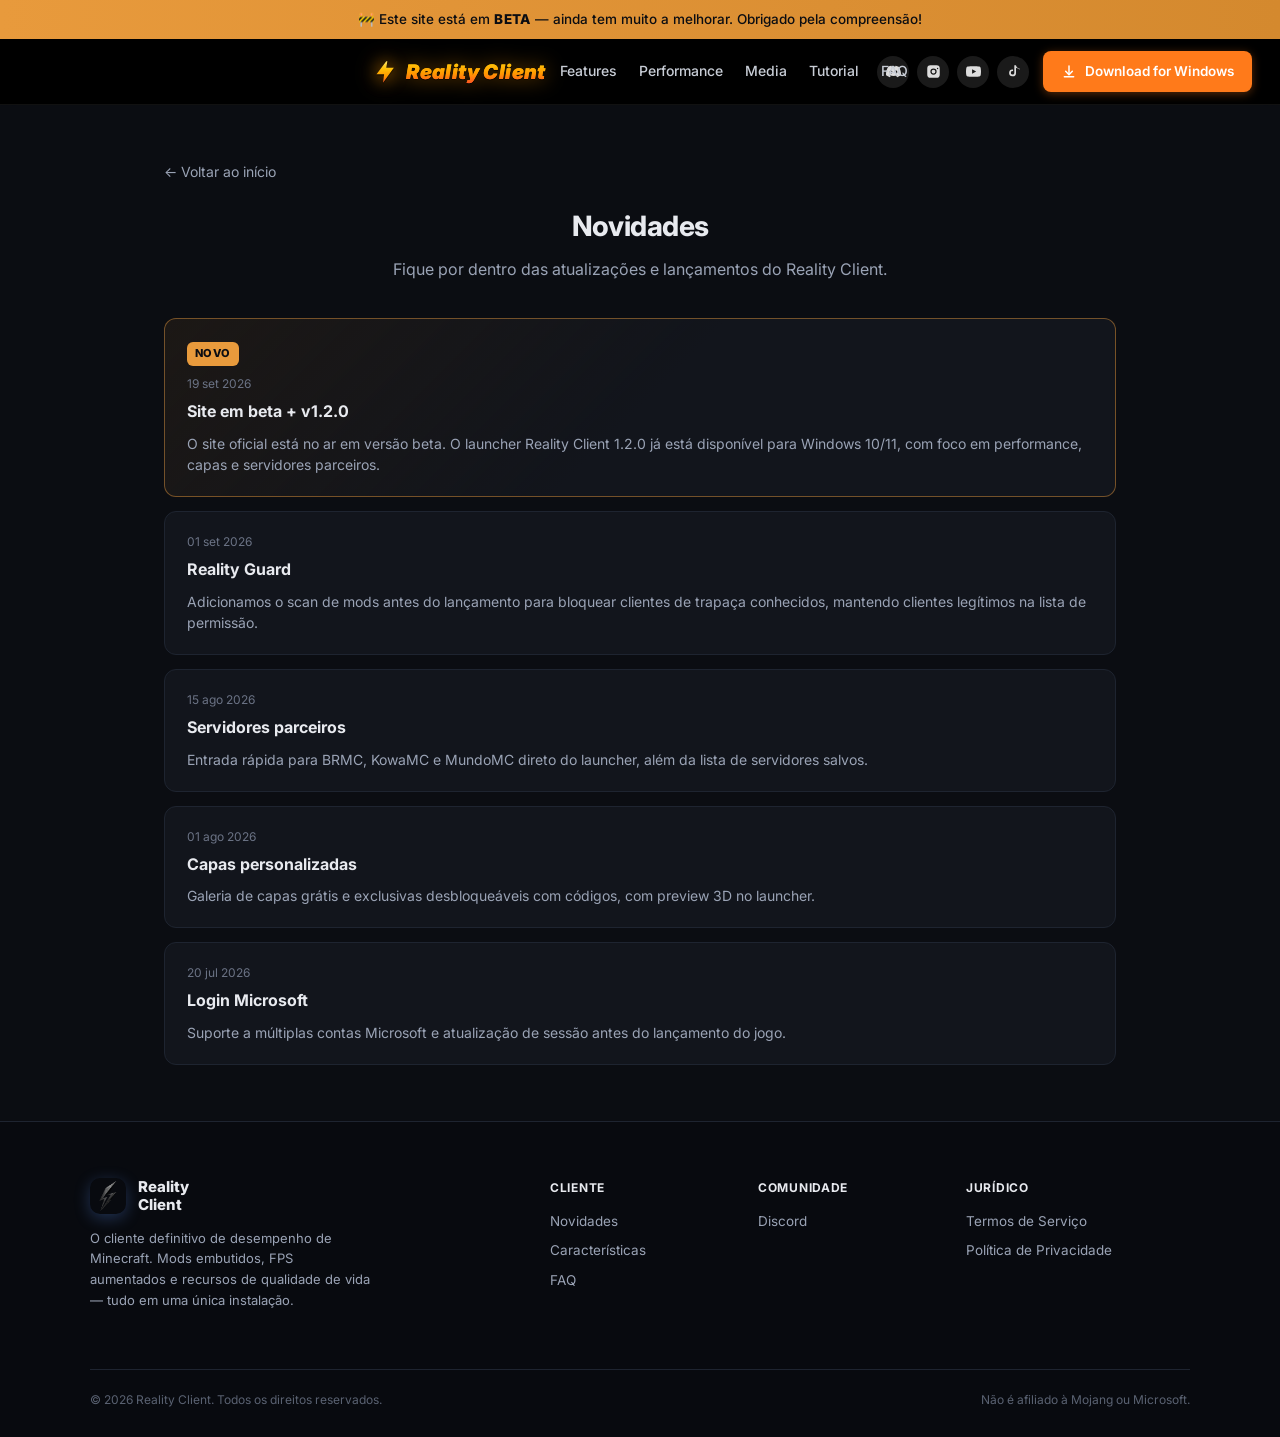
==== novidades.html @ 71a56b9c "Add files via upload" ====
<!DOCTYPE html>
<html lang="pt-BR">
<head>
  <meta charset="UTF-8" />
  <meta name="viewport" content="width=device-width, initial-scale=1" />
  <title>Novidades — Reality Client</title>
  <meta name="description" content="Novidades e atualizações do Reality Client, o launcher gratuito de Minecraft para Fabric." />
  <link rel="icon" href="assets/icon.png" />
  <link rel="preconnect" href="https://fonts.googleapis.com" />
  <link rel="preconnect" href="https://fonts.gstatic.com" crossorigin />
  <link href="https://fonts.googleapis.com/css2?family=Inter:wght@400;500;600;700;800&display=swap" rel="stylesheet" />
  <link rel="stylesheet" href="css/style.css" />
</head>
<body>
  <div class="beta-banner">
    🚧 Este site está em <strong>BETA</strong> — ainda tem muito a melhorar. Obrigado pela compreensão!
  </div>
  <header class="top">
    <div class="top-center">
    <a class="logo" href="index.html">
      <svg viewBox="0 0 24 24" aria-hidden="true">
        <defs>
          <linearGradient id="boltGrad" x1="0" y1="0" x2="0" y2="1">
            <stop offset="0%" stop-color="#ffe566"/>
            <stop offset="35%" stop-color="#ffc107"/>
            <stop offset="70%" stop-color="#ff9800"/>
            <stop offset="100%" stop-color="#ff5722"/>
          </linearGradient>
        </defs>
        <path fill="url(#boltGrad)" d="M13 2L4 14h7l-1 8 10-14h-7l1-6z"/>
      </svg>
      <span>Reality Client</span>
    </a>
    <nav>
      <a href="index.html#features">Features</a>
      <a href="index.html#performance">Performance</a>
      <a href="index.html#features">Media</a>
      <a href="index.html#tutorial">Tutorial</a>
      <a href="index.html#faq">FAQ</a>
    </nav>
    </div>
    <div class="top-right">
      <div class="top-social">
        <a href="https://discord.gg/JJHScuCf8y" target="_blank" rel="noopener" aria-label="Discord" title="Discord">
          <svg viewBox="0 0 24 24" aria-hidden="true"><path fill="currentColor" d="M20.317 4.37a19.791 19.791 0 0 0-4.885-1.515.074.074 0 0 0-.079.037c-.21.375-.444.864-.608 1.25a18.27 18.27 0 0 0-5.487 0 12.64 12.64 0 0 0-.617-1.25.077.077 0 0 0-.079-.037A19.736 19.736 0 0 0 3.677 4.37a.07.07 0 0 0-.032.027C.533 9.046-.32 13.58.099 18.057a.082.082 0 0 0 .031.057 19.9 19.9 0 0 0 5.993 3.03.078.078 0 0 0 .084-.028 14.09 14.09 0 0 0 1.226-1.994.076.076 0 0 0-.041-.106 13.107 13.107 0 0 1-1.872-.892.077.077 0 0 1-.008-.128 10.2 10.2 0 0 0 .372-.292.074.074 0 0 1 .077-.01c3.928 1.793 8.18 1.793 12.062 0a.074.074 0 0 1 .078.01c.12.098.246.198.373.292a.077.077 0 0 1-.006.127 12.299 12.299 0 0 1-1.873.892.077.077 0 0 0-.041.107c.36.698.772 1.362 1.225 1.993a.076.076 0 0 0 .084.028 19.839 19.839 0 0 0 6.002-3.03.077.077 0 0 0 .032-.054c.5-5.177-.838-9.674-3.549-13.66a.061.061 0 0 0-.031-.03zM8.02 15.33c-1.183 0-2.157-1.085-2.157-2.419 0-1.333.956-2.419 2.157-2.419 1.21 0 2.176 1.096 2.157 2.42 0 1.333-.956 2.418-2.157 2.418zm7.975 0c-1.183 0-2.157-1.085-2.157-2.419 0-1.333.955-2.419 2.157-2.419 1.21 0 2.176 1.096 2.157 2.42 0 1.333-.946 2.418-2.157 2.418z"/></svg>
        </a>
        <a href="#" aria-label="Instagram" title="Instagram">
          <svg viewBox="0 0 24 24"><path d="M7 2h10a5 5 0 0 1 5 5v10a5 5 0 0 1-5 5H7a5 5 0 0 1-5-5V7a5 5 0 0 1 5-5zm5 5a5 5 0 1 0 0 10 5 5 0 0 0 0-10zm6.5-.9a1.1 1.1 0 1 0 0 2.2 1.1 1.1 0 0 0 0-2.2zM12 9a3 3 0 1 1 0 6 3 3 0 0 1 0-6z"/></svg>
        </a>
        <a href="#" aria-label="YouTube" title="YouTube">
          <svg viewBox="0 0 24 24"><path d="M23.5 6.2a3 3 0 0 0-2.1-2.1C19.5 3.5 12 3.5 12 3.5s-7.5 0-9.4.6A3 3 0 0 0 .5 6.2 31.5 31.5 0 0 0 0 12a31.5 31.5 0 0 0 .5 5.8 3 3 0 0 0 2.1 2.1c1.9.6 9.4.6 9.4.6s7.5 0 9.4-.6a3 3 0 0 0 2.1-2.1A31.5 31.5 0 0 0 24 12a31.5 31.5 0 0 0-.5-5.8zM9.75 15.5v-7l6.5 3.5-6.5 3.5z"/></svg>
        </a>
        <a href="#" aria-label="TikTok" title="TikTok">
          <svg viewBox="0 0 24 24"><path d="M19.6 7.2a6.3 6.3 0 0 1-3.6-1.1v8.1a5.5 5.5 0 1 1-4.7-5.4v2.7a2.8 2.8 0 1 0 2 2.7V2h2.7c.2 1.5 1.1 3 2.4 3.9 1 .7 2.1 1.1 3.2 1.2v2.1z"/></svg>
        </a>
      </div>
      <a class="btn-download" href="download.html">
        <svg viewBox="0 0 24 24" fill="none" stroke="currentColor" stroke-width="2.2" stroke-linecap="round" stroke-linejoin="round"><path d="M12 3v12"/><path d="m7 11 5 5 5-5"/><path d="M5 19h14"/></svg>
        Download for Windows
      </a>
    </div>
  </header>

  <section class="block news news-page">
    <p class="news-back"><a href="index.html">← Voltar ao início</a></p>
    <h2>Novidades</h2>
    <p class="block-sub">Fique por dentro das atualizações e lançamentos do Reality Client.</p>
    <div class="news-list">
      <article class="news-card news-new">
        <div class="news-badge">Novo</div>
        <time datetime="2026-09-19">19 set 2026</time>
        <h3>Site em beta + v1.2.0</h3>
        <p>O site oficial está no ar em versão beta. O launcher Reality Client 1.2.0 já está disponível para Windows 10/11, com foco em performance, capas e servidores parceiros.</p>
      </article>
      <article class="news-card">
        <time datetime="2026-09-01">01 set 2026</time>
        <h3>Reality Guard</h3>
        <p>Adicionamos o scan de mods antes do lançamento para bloquear clientes de trapaça conhecidos, mantendo clientes legítimos na lista de permissão.</p>
      </article>
      <article class="news-card">
        <time datetime="2026-08-15">15 ago 2026</time>
        <h3>Servidores parceiros</h3>
        <p>Entrada rápida para BRMC, KowaMC e MundoMC direto do launcher, além da lista de servidores salvos.</p>
      </article>
      <article class="news-card">
        <time datetime="2026-08-01">01 ago 2026</time>
        <h3>Capas personalizadas</h3>
        <p>Galeria de capas grátis e exclusivas desbloqueáveis com códigos, com preview 3D no launcher.</p>
      </article>
      <article class="news-card">
        <time datetime="2026-07-20">20 jul 2026</time>
        <h3>Login Microsoft</h3>
        <p>Suporte a múltiplas contas Microsoft e atualização de sessão antes do lançamento do jogo.</p>
      </article>
    </div>
  </section>

  <footer class="site-footer">
    <div class="footer-main">
      <div class="footer-brand">
        <a class="footer-logo" href="index.html">
          <img src="assets/icon.png" width="36" height="36" alt="" />
          <span>Reality<br>Client</span>
        </a>
        <p class="footer-desc">O cliente definitivo de desempenho de Minecraft. Mods embutidos, FPS aumentados e recursos de qualidade de vida — tudo em uma única instalação.</p>
      </div>
      <div class="footer-cols">
        <div class="footer-col">
          <h4>Cliente</h4>
          <a href="novidades.html">Novidades</a>
          <a href="index.html#features">Características</a>
          <a href="index.html#faq">FAQ</a>
        </div>
        <div class="footer-col">
          <h4>Comunidade</h4>
          <a href="https://discord.gg/JJHScuCf8y" target="_blank" rel="noopener">Discord</a>
        </div>
        <div class="footer-col">
          <h4>Jurídico</h4>
          <a href="#">Termos de Serviço</a>
          <a href="#">Política de Privacidade</a>
        </div>
      </div>
    </div>
    <div class="footer-bottom">
      <span>© <span id="y"></span> Reality Client. Todos os direitos reservados.</span>
      <span>Não é afiliado à Mojang ou Microsoft.</span>
    </div>
  </footer>

  <script src="js/main.js"></script>
</body>
</html>
---- css/style.css ----
:root {
  --bg: #0b0d12;
  --panel: #12151c;
  --border: #1e2430;
  --text: #e8eaef;
  --muted: #9aa3b5;
  --accent: #5b8def;
  --accent-dim: rgba(91, 141, 239, 0.15);
  --radius: 12px;
  --font: Inter, system-ui, sans-serif;
}
* { box-sizing: border-box; margin: 0; padding: 0; }
html { scroll-behavior: smooth; }
body {
  font-family: var(--font);
  background: var(--bg);
  color: var(--text);
  line-height: 1.6;
  -webkit-font-smoothing: antialiased;
}
a { color: var(--accent); text-decoration: none; }
a:hover { text-decoration: underline; }
code {
  font-size: 0.9em;
  background: #1a1f2a;
  padding: 2px 6px;
  border-radius: 4px;
}

.beta-banner {
  background: linear-gradient(90deg, #e89a3c, #d4892e);
  color: #0b0d12;
  text-align: center;
  padding: 10px 16px;
  font-size: 13.5px;
  font-weight: 500;
  line-height: 1.4;
}
.beta-banner strong {
  font-weight: 800;
  letter-spacing: 0.03em;
}

.top {
  position: sticky; top: 0; z-index: 20;
  display: flex; align-items: center; justify-content: flex-end;
  gap: 12px;
  padding: 12px 28px;
  background: #000000;
  border-bottom: 1px solid #111;
  backdrop-filter: blur(10px);
}
.top-center {
  position: absolute;
  left: 50%;
  transform: translateX(-50%);
  display: flex;
  align-items: center;
  gap: 14px;
}
.logo {
  display: flex; align-items: center; gap: 8px;
  font-weight: 900;
  font-size: 20px;
  letter-spacing: 0.02em;
  text-decoration: none;
  flex-shrink: 0;
  font-style: italic;
  text-transform: none;
  background: linear-gradient(180deg, #ffe566 0%, #ffc107 25%, #ff9800 55%, #ff5722 85%, #e64a19 100%);
  -webkit-background-clip: text;
  background-clip: text;
  -webkit-text-fill-color: transparent;
  color: transparent;
  filter: drop-shadow(0 1px 0 rgba(0,0,0,0.55)) drop-shadow(0 0 10px rgba(255, 152, 0, 0.45));
}
.logo span {
  background: linear-gradient(180deg, #ffe566 0%, #ffc107 25%, #ff9800 55%, #ff5722 85%, #e64a19 100%);
  -webkit-background-clip: text;
  background-clip: text;
  -webkit-text-fill-color: transparent;
}
.logo svg {
  width: 26px;
  height: 26px;
  flex-shrink: 0;
  filter: drop-shadow(0 1px 0 rgba(0,0,0,0.5)) drop-shadow(0 0 8px rgba(255, 152, 0, 0.55));
}
.logo img { border-radius: 6px; }
.logo:hover {
  text-decoration: none;
  filter: drop-shadow(0 1px 0 rgba(0,0,0,0.55)) drop-shadow(0 0 14px rgba(255, 152, 0, 0.65));
}
.top nav {
  display: flex;
  gap: 22px;
  position: static;
  margin-left: 0;
}
.top nav a {
  color: #c8cdd6;
  font-size: 14px;
  font-weight: 500;
  text-decoration: none;
  transition: color .2s ease;
}
.top nav a:hover {
  color: #fff;
}
.top-right {
  display: flex;
  align-items: center;
  gap: 14px;
  margin-left: auto;
  flex-shrink: 0;
}
.top-social {
  display: flex;
  align-items: center;
  gap: 8px;
}
.top-social a {
  width: 32px;
  height: 32px;
  border-radius: 50%;
  background: #1a1a1a;
  display: inline-flex;
  align-items: center;
  justify-content: center;
  color: #ddd;
  text-decoration: none;
  transition: background .2s, color .2s;
}
.top-social a:hover {
  background: #2a2a2a;
  color: #fff;
  text-decoration: none;
}
.top-social svg { width: 15px; height: 15px; fill: currentColor; }
.btn-download {
  display: inline-flex;
  align-items: center;
  gap: 8px;
  background: #ff7a1a;
  color: #fff !important;
  font-weight: 600;
  font-size: 13.5px;
  padding: 10px 18px;
  border-radius: 8px;
  text-decoration: none !important;
  border: none;
  transition: background .2s, transform .2s, box-shadow .2s;
  box-shadow: 0 2px 10px rgba(255, 122, 26, 0.35);
}
.btn-download:hover {
  background: #ff8c33;
  transform: translateY(-1px);
  box-shadow: 0 4px 16px rgba(255, 122, 26, 0.45);
}
.btn-download svg { width: 16px; height: 16px; }
.top .btn-small { display: none; }

.btn {
  display: inline-flex; align-items: center; justify-content: center;
  padding: 10px 18px; border-radius: 8px;
  font-weight: 600; font-size: 14px; text-decoration: none !important;
  border: 1px solid transparent; cursor: pointer;
  transition: background .2s ease, border-color .2s ease, color .2s ease,
              transform .2s ease, box-shadow .2s ease;
}
.btn:hover {
  transform: translateY(-2px);
}
.btn:active {
  transform: translateY(0);
}
.btn-primary {
  background: var(--accent); color: #fff;
  box-shadow: 0 2px 8px rgba(91, 141, 239, 0.25);
}
.btn-primary:hover {
  background: #4a7ad4; color: #fff;
  box-shadow: 0 6px 20px rgba(91, 141, 239, 0.4);
}
.btn-secondary {
  background: transparent; color: var(--text);
  border-color: var(--border);
}
.btn-secondary:hover {
  border-color: #3a4356; color: #fff;
  background: rgba(255, 255, 255, 0.04);
  box-shadow: 0 4px 16px rgba(0, 0, 0, 0.25);
}
.btn-small {
  background: var(--accent-dim); color: var(--accent);
  border-color: rgba(91,141,239,0.35); padding: 8px 14px; font-size: 13px;
}
.btn-small:hover {
  background: rgba(91, 141, 239, 0.28);
  border-color: rgba(91, 141, 239, 0.6);
  box-shadow: 0 4px 14px rgba(91, 141, 239, 0.3);
}
.btn-lg { padding: 14px 28px; font-size: 16px; }

.hero {
  text-align: center;
  padding: 120px 24px 100px;
  position: relative;
  overflow: hidden;
  background:
    linear-gradient(180deg, rgba(8, 10, 16, 0.72) 0%, rgba(8, 10, 16, 0.55) 40%, rgba(8, 10, 16, 0.85) 100%),
    url('../assets/hero-bg.png') center center / cover no-repeat;
  min-height: 520px;
  display: flex;
  align-items: center;
  justify-content: center;
}
.hero-inner {
  position: relative;
  z-index: 1;
  max-width: 720px;
  margin: 0 auto;
}
.hero-icon {
  display: block;
  margin: 0 auto 28px;
  width: 120px;
  height: 120px;
  border-radius: 24px;
  box-shadow:
    0 0 0 1px rgba(91, 141, 239, 0.2),
    0 16px 48px rgba(91, 141, 239, 0.35),
    0 0 80px rgba(91, 141, 239, 0.15);
  animation: hero-float 3s ease-in-out infinite;
}
.hero h1 {
  font-size: clamp(2.4rem, 6vw, 3.4rem);
  font-weight: 800;
  letter-spacing: -0.03em;
  margin-bottom: 14px;
  text-transform: none;
  text-shadow: 0 2px 24px rgba(0, 0, 0, 0.6);
  animation: hero-float 3s ease-in-out infinite;
  animation-delay: 0.15s;
}
.tagline {
  font-size: 18px;
  color: #c8d0e0;
  margin-bottom: 32px;
  line-height: 1.5;
  max-width: 480px;
  margin-left: auto;
  margin-right: auto;
  text-shadow: 0 1px 12px rgba(0, 0, 0, 0.5);
}
.hero-btns {
  display: flex;
  flex-wrap: wrap;
  gap: 14px;
  justify-content: center;
  margin-bottom: 20px;
}
.btn-store {
  background: #e89a3c;
  color: #fff;
  border-color: transparent;
  padding: 12px 28px;
  font-size: 15px;
  border-radius: 10px;
  box-shadow: 0 4px 16px rgba(232, 154, 60, 0.35);
}
.btn-store:hover {
  background: #d4892e;
  color: #fff;
  box-shadow: 0 6px 22px rgba(232, 154, 60, 0.45);
  transform: translateY(-2px);
}
.btn-discord {
  background: #5865f2;
  color: #fff;
  border-color: transparent;
  padding: 12px 28px;
  font-size: 15px;
  border-radius: 10px;
  box-shadow: 0 4px 16px rgba(88, 101, 242, 0.35);
}
.btn-discord:hover {
  background: #4752c4;
  color: #fff;
  box-shadow: 0 6px 22px rgba(88, 101, 242, 0.45);
  transform: translateY(-2px);
}
.hero-meta {
  font-size: 13px;
  color: #a0a8b8;
  text-shadow: 0 1px 8px rgba(0, 0, 0, 0.5);
}

.news-teaser {
  text-align: center;
  max-width: 640px;
  margin: 0 auto;
}
.news-teaser .btn {
  margin-top: 8px;
}
.news {
  max-width: 800px;
}
.news-page {
  padding-top: 40px;
  min-height: 60vh;
}
.news-back {
  margin-bottom: 20px;
  font-size: 14px;
}
.news-back a {
  color: var(--muted);
  text-decoration: none;
}
.news-back a:hover { color: var(--text); }

/* Botão casa (home) — página de download */
.home-btn-wrap {
  text-align: center;
  margin-top: 28px;
}
.btn-home {
  display: inline-flex;
  align-items: center;
  gap: 8px;
  padding: 12px 22px;
  border-radius: 999px;
  background: rgba(91, 141, 239, 0.15);
  border: 1px solid rgba(91, 141, 239, 0.35);
  color: var(--accent);
  font-weight: 600;
  font-size: 15px;
  text-decoration: none;
  transition: background .2s ease, border-color .2s ease, color .2s ease, transform .15s ease;
}
.btn-home:hover {
  background: rgba(91, 141, 239, 0.28);
  border-color: var(--accent);
  color: #fff;
  transform: translateY(-1px);
}
.btn-home:active {
  transform: translateY(0);
}
.btn-home svg {
  flex-shrink: 0;
}

.nav-active {
  color: var(--text) !important;
}
.news-list {
  display: flex;
  flex-direction: column;
  gap: 14px;
}
.news-card {
  background: var(--panel);
  border: 1px solid var(--border);
  border-radius: var(--radius);
  padding: 20px 22px;
  position: relative;
  transition: border-color .2s ease, box-shadow .2s ease, transform .2s ease;
}
.news-card:hover {
  border-color: #2a3344;
  box-shadow: 0 8px 24px rgba(0, 0, 0, 0.25);
  transform: translateY(-2px);
}
.news-card.news-new {
  border-color: rgba(232, 154, 60, 0.45);
  background: linear-gradient(135deg, rgba(232, 154, 60, 0.08) 0%, var(--panel) 50%);
}
.news-badge {
  display: inline-block;
  background: #e89a3c;
  color: #0b0d12;
  font-size: 11px;
  font-weight: 800;
  text-transform: uppercase;
  letter-spacing: 0.04em;
  padding: 3px 8px;
  border-radius: 6px;
  margin-bottom: 8px;
}
.news-card time {
  display: block;
  font-size: 12px;
  color: #6b7385;
  margin-bottom: 6px;
}
.news-card h3 {
  font-size: 16px;
  font-weight: 700;
  margin-bottom: 8px;
}
.news-card p {
  font-size: 14px;
  color: var(--muted);
  line-height: 1.55;
}

.performance {
  max-width: 1100px;
  margin: 0 auto;
  padding: 64px 24px;
}
.perf-layout {
  display: grid;
  grid-template-columns: 1fr 1fr;
  gap: 48px;
  align-items: center;
}
.perf-chart {
  background: var(--panel);
  border: 1px solid var(--border);
  border-radius: 16px;
  padding: 28px 24px;
}
.perf-chart h3 {
  font-size: 16px;
  font-weight: 700;
  margin-bottom: 2px;
}
.perf-chart-sub {
  font-size: 13px;
  color: var(--muted);
  margin-bottom: 24px;
}
.bar-row { margin-bottom: 18px; }
.bar-label {
  display: flex;
  justify-content: space-between;
  align-items: center;
  margin-bottom: 6px;
  font-size: 13px;
  font-weight: 600;
}
.bar-name.reality { color: #e89a3c; }
.bar-name.sk { color: #5b8def; }
.bar-name.tl { color: #8a93a5; }
.bar-fps { color: var(--muted); font-weight: 500; }
.bar-track {
  height: 14px;
  background: #1a1f2a;
  border-radius: 8px;
  overflow: hidden;
}
.bar-fill {
  height: 100%;
  border-radius: 8px;
  transition: width 1s ease;
}
.bar-fill.reality { background: #e89a3c; }
.bar-fill.sk { background: #5b8def; }
.bar-fill.tl { background: #6b7385; }
.perf-legend {
  display: flex;
  gap: 16px;
  flex-wrap: wrap;
  margin-top: 20px;
  padding-top: 16px;
  border-top: 1px solid var(--border);
  font-size: 12px;
  color: var(--muted);
}
.perf-legend .dot {
  display: inline-block;
  width: 8px;
  height: 8px;
  border-radius: 50%;
  margin-right: 6px;
  vertical-align: middle;
}
.dot.reality { background: #e89a3c; }
.dot.sk { background: #5b8def; }
.dot.tl { background: #6b7385; }
.perf-text h2 {
  font-size: clamp(1.8rem, 4vw, 2.5rem);
  font-weight: 800;
  letter-spacing: -0.03em;
  line-height: 1.15;
  margin-bottom: 18px;
  text-align: left;
}
.accent-orange { color: #e89a3c; }
.perf-text p {
  font-size: 15px;
  color: var(--muted);
  line-height: 1.65;
  margin-bottom: 14px;
}
.perf-note {
  font-size: 12px !important;
  color: #5a6272 !important;
}
@media (max-width: 800px) {
  .perf-layout { grid-template-columns: 1fr; gap: 32px; }
  .perf-text h2 { text-align: center; }
  .perf-text p { text-align: center; }
}

.block {
  max-width: 1000px; margin: 0 auto;
  padding: 56px 24px;
}
.block h2 {
  font-size: 1.75rem; font-weight: 750;
  letter-spacing: -0.02em; margin-bottom: 8px;
  text-align: center;
}
.block-sub {
  text-align: center; color: var(--muted);
  max-width: 520px; margin: 0 auto 36px; font-size: 16px;
}
.block-alt {
  background: var(--panel);
  border-top: 1px solid var(--border);
  border-bottom: 1px solid var(--border);
  max-width: none; padding-left: max(24px, calc(50% - 500px));
  padding-right: max(24px, calc(50% - 500px));
}

.grid {
  display: grid;
  grid-template-columns: repeat(3, 1fr);
  gap: 16px;
}
.grid article {
  background: var(--panel);
  border: 1px solid var(--border);
  border-radius: var(--radius);
  padding: 22px 20px;
  transition: transform .25s ease, border-color .25s ease, box-shadow .25s ease;
}
.grid article:hover {
  transform: translateY(-4px);
  border-color: #2a3344;
  box-shadow: 0 12px 28px rgba(0, 0, 0, 0.35);
}
.grid h3 {
  font-size: 16px; font-weight: 700;
  margin-bottom: 8px;
}
.grid p { font-size: 14px; color: var(--muted); }

.about {
  display: grid; grid-template-columns: 1fr 1fr; gap: 40px;
  max-width: 900px; margin: 0 auto;
}
.about h3 { font-size: 15px; margin-bottom: 10px; }
.about p, .about li { font-size: 14px; color: var(--muted); }
.about ul { padding-left: 18px; }
.about li { margin-bottom: 6px; }

.compat {
  display: grid; grid-template-columns: repeat(4, 1fr); gap: 16px;
}
.compat > div {
  background: var(--panel);
  border: 1px solid var(--border);
  border-radius: var(--radius);
  padding: 18px 16px;
}
.compat h3 { font-size: 13px; color: var(--accent); margin-bottom: 6px; text-transform: uppercase; letter-spacing: 0.04em; }
.compat p { font-size: 14px; color: var(--muted); }

.download { text-align: center; }
.download .btn { margin-bottom: 14px; }
.dl-note { font-size: 13px; color: #6b7385; }
.mod-preview {
  display: block;
  max-width: 900px;
  width: 100%;
  height: auto;
  margin: 0 auto 28px;
  border-radius: 12px;
  border: 1px solid var(--border);
  box-shadow: 0 16px 48px rgba(0, 0, 0, 0.45);
  transition: opacity 0.3s ease;
}

.faq { max-width: 640px; margin: 0 auto; }
.faq details {
  background: var(--panel);
  border: 1px solid var(--border);
  border-radius: 10px;
  padding: 14px 16px;
  margin-bottom: 8px;
  transition: border-color .2s ease, box-shadow .2s ease;
}
.faq details:hover {
  border-color: #2a3344;
  box-shadow: 0 4px 16px rgba(0, 0, 0, 0.2);
}
.faq summary {
  cursor: pointer; font-weight: 600; font-size: 14.5px;
  list-style: none;
  transition: color .2s ease;
}
.faq summary:hover { color: var(--accent); }
.faq summary::-webkit-details-marker { display: none; }
.faq details p { margin-top: 10px; font-size: 14px; color: var(--muted); }

.site-footer {
  border-top: 1px solid var(--border);
  background: #080a0f;
  padding: 56px 32px 28px;
}
.footer-main {
  max-width: 1100px;
  margin: 0 auto 40px;
  display: grid;
  grid-template-columns: 1.4fr 2fr auto;
  gap: 40px;
  align-items: start;
}
.footer-logo {
  display: flex;
  align-items: center;
  gap: 12px;
  color: var(--text);
  text-decoration: none;
  font-weight: 800;
  font-size: 15px;
  line-height: 1.15;
  margin-bottom: 14px;
}
.footer-logo img {
  border-radius: 10px;
  box-shadow: 0 4px 16px rgba(91, 141, 239, 0.3);
}
.footer-logo:hover { text-decoration: none; color: var(--text); }
.footer-desc {
  font-size: 13px;
  color: var(--muted);
  line-height: 1.6;
  max-width: 280px;
  margin-bottom: 18px;
}
.footer-socials {
  display: flex;
  gap: 8px;
}
.footer-socials a {
  display: inline-flex;
  align-items: center;
  justify-content: center;
  width: 40px;
  height: 40px;
  border-radius: 12px;
  background: #12151c;
  border: 1px solid var(--border);
  color: #e8eaef;
  text-decoration: none;
  transition: background .2s, border-color .2s, transform .2s, color .2s;
}
.footer-socials a svg {
  display: block;
}
.footer-socials a:hover {
  background: #1a1f2a;
  border-color: #2a3344;
  color: #fff;
  transform: translateY(-2px);
  text-decoration: none;
}
.footer-cols {
  display: grid;
  grid-template-columns: repeat(3, 1fr);
  gap: 24px;
}
.footer-col h4 {
  font-size: 12px;
  font-weight: 700;
  text-transform: uppercase;
  letter-spacing: 0.06em;
  color: var(--text);
  margin-bottom: 14px;
}
.footer-col a {
  display: block;
  font-size: 13.5px;
  color: var(--muted);
  text-decoration: none;
  margin-bottom: 8px;
  transition: color .15s;
}
.footer-col a:hover { color: var(--text); }
.footer-mascot img {
  width: 110px;
  height: auto;
  image-rendering: pixelated;
  filter: drop-shadow(0 8px 20px rgba(0, 0, 0, 0.4));
}
.footer-bottom {
  max-width: 1100px;
  margin: 0 auto;
  padding-top: 20px;
  border-top: 1px solid var(--border);
  display: flex;
  justify-content: space-between;
  flex-wrap: wrap;
  gap: 12px;
  font-size: 12px;
  color: #5a6272;
}
@media (max-width: 900px) {
  .footer-main {
    grid-template-columns: 1fr;
    gap: 32px;
  }
  .footer-mascot { display: none; }
  .footer-cols { grid-template-columns: repeat(3, 1fr); }
}
@media (max-width: 560px) {
  .footer-cols { grid-template-columns: 1fr 1fr; }
  .footer-bottom { flex-direction: column; text-align: center; }
}

.skin-corner {
  position: fixed;
  bottom: 12px;
  width: 180px;
  height: auto;
  z-index: 15;
  pointer-events: none;
  filter: drop-shadow(0 10px 28px rgba(0, 0, 0, 0.55));
  opacity: 0.95;
  image-rendering: pixelated;
}
.skin-right {
  right: 12px;
  animation: skin-float 3.2s ease-in-out infinite;
}
.skin-left {
  left: 12px;
  animation: skin-float 3.8s ease-in-out infinite reverse;
}

@keyframes hero-float {
  0%, 100% { transform: translateY(0); }
  50% { transform: translateY(-14px); }
}
@keyframes skin-float {
  0%, 100% {
    transform: translateY(0);
  }
  50% {
    transform: translateY(-14px);
  }
}

@media (max-width: 860px) {
  .grid { grid-template-columns: 1fr; }
  .about { grid-template-columns: 1fr; }
  .compat { grid-template-columns: 1fr 1fr; }
  .top nav { display: none; }
  .top-social { display: none; }
  .top { justify-content: space-between; padding: 12px 16px; }
  .btn-download { padding: 8px 12px; font-size: 12px; }
}
@media (max-width: 700px) {
  .skin-corner {
    width: 110px;
    bottom: 8px;
  }
  .skin-right { right: 8px; }
  .skin-left { left: 8px; }
}
@media (max-width: 500px) {
  .compat { grid-template-columns: 1fr; }
}
/* Download page */
.dl-page {
  min-height: 70vh;
  padding: 64px 24px 80px;
  text-align: center;
  background:
    radial-gradient(ellipse 70% 50% at 50% 0%, rgba(91, 141, 239, 0.1) 0%, transparent 60%),
    var(--bg);
}
.dl-page-inner {
  max-width: 1000px;
  margin: 0 auto;
}
.dl-page h1 {
  font-size: clamp(2.2rem, 5vw, 3.2rem);
  font-weight: 800;
  letter-spacing: 0.04em;
  margin-bottom: 10px;
}
.dl-page-sub {
  font-size: 13px;
  letter-spacing: 0.12em;
  color: var(--muted);
  text-transform: uppercase;
  margin-bottom: 40px;
}
.dl-cards {
  display: grid;
  grid-template-columns: repeat(3, 1fr);
  gap: 16px;
  margin-bottom: 28px;
}
.dl-card {
  position: relative;
  border-radius: 20px;
  overflow: hidden;
  min-height: 280px;
  border: 1px solid var(--border);
  background: var(--panel);
  transition: transform .25s ease, box-shadow .25s ease;
}
.dl-card:hover {
  transform: translateY(-6px);
  box-shadow: 0 20px 40px rgba(0, 0, 0, 0.4);
}
.dl-card-bg {
  position: absolute;
  inset: 0;
  opacity: 0.35;
  background-size: cover;
  background-position: center;
}
.dl-windows .dl-card-bg {
  background: linear-gradient(160deg, #1a3a6a 0%, #0d1a2e 100%);
}
.dl-macos .dl-card-bg {
  background: linear-gradient(160deg, #6a3a1a 0%, #2e1a0d 100%);
}
.dl-linux .dl-card-bg {
  background: linear-gradient(160deg, #1a4a3a 0%, #0d2e1a 100%);
}
.dl-card-content {
  position: relative;
  z-index: 1;
  display: flex;
  flex-direction: column;
  align-items: center;
  justify-content: center;
  min-height: 280px;
  padding: 28px 20px;
  gap: 12px;
}
.dl-os-icon {
  color: #fff;
  filter: drop-shadow(0 4px 12px rgba(0, 0, 0, 0.4));
}
.dl-card h2 {
  font-size: 1.35rem;
  font-weight: 800;
  letter-spacing: 0.06em;
  color: #fff;
  margin: 0;
}
.dl-btn {
  display: inline-flex;
  align-items: center;
  justify-content: center;
  padding: 8px 18px;
  border-radius: 999px;
  border: 1.5px solid rgba(255, 255, 255, 0.5);
  color: #fff;
  font-size: 12px;
  font-weight: 700;
  letter-spacing: 0.06em;
  text-decoration: none !important;
  background: rgba(0, 0, 0, 0.25);
  transition: background .2s, border-color .2s, transform .2s;
}
.dl-btn:hover {
  background: rgba(255, 255, 255, 0.15);
  border-color: #fff;
  color: #fff;
  transform: translateY(-1px);
}
.dl-btn-row {
  display: flex;
  gap: 8px;
}
.dl-card-note {
  font-size: 10px;
  letter-spacing: 0.08em;
  color: rgba(255, 255, 255, 0.55);
  text-transform: uppercase;
  margin-top: 4px;
}

/* Cards bloqueados (macOS / Linux) */
.dl-card.dl-locked {
  opacity: 0.72;
  filter: grayscale(0.35);
  pointer-events: none;
  cursor: not-allowed;
}
.dl-card.dl-locked:hover {
  transform: none;
  box-shadow: none;
}
.dl-lock-badge {
  position: absolute;
  top: 14px;
  right: 14px;
  z-index: 2;
  font-size: 11px;
  font-weight: 700;
  letter-spacing: 0.04em;
  padding: 5px 10px;
  border-radius: 999px;
  background: rgba(0, 0, 0, 0.55);
  border: 1px solid rgba(255, 255, 255, 0.2);
  color: #ffb4b4;
}
.dl-btn-disabled {
  display: inline-flex;
  align-items: center;
  justify-content: center;
  padding: 8px 18px;
  border-radius: 999px;
  border: 1.5px solid rgba(255, 255, 255, 0.25);
  color: rgba(255, 255, 255, 0.45);
  font-size: 12px;
  font-weight: 700;
  letter-spacing: 0.06em;
  background: rgba(0, 0, 0, 0.2);
  cursor: not-allowed;
  user-select: none;
}

.dl-page-note {
  font-size: 13px;
  color: #6b7385;
}
@media (max-width: 800px) {
  .dl-cards { grid-template-columns: 1fr; max-width: 360px; margin-left: auto; margin-right: auto; }
}

/* Tutorial */
.tutorial-section { max-width: 1000px; }
.tutorial-layout {
  display: grid;
  grid-template-columns: 1.4fr 1fr;
  gap: 32px;
  align-items: start;
  margin-top: 28px;
}
.video-frame {
  position: relative;
  width: 100%;
  padding-bottom: 56.25%;
  height: 0;
  border-radius: 12px;
  overflow: hidden;
  background: #0a0a0a;
  border: 1px solid var(--border);
  box-shadow: 0 12px 40px rgba(0,0,0,0.35);
}
.video-frame iframe {
  position: absolute;
  top: 0; left: 0;
  width: 100%;
  height: 100%;
  border: 0;
}
.video-hint {
  margin-top: 10px;
  font-size: 12px;
  color: var(--muted);
}
.tutorial-steps {
  background: var(--panel);
  border: 1px solid var(--border);
  border-radius: var(--radius);
  padding: 24px;
}
.tutorial-steps h3 {
  font-size: 18px;
  margin-bottom: 14px;
}
.tutorial-steps ol {
  margin: 0 0 20px 18px;
  color: var(--muted);
  font-size: 14.5px;
  line-height: 1.7;
}
.tutorial-steps li { margin-bottom: 8px; }
.tutorial-steps a { color: var(--accent); }
@media (max-width: 800px) {
  .tutorial-layout { grid-template-columns: 1fr; }
}
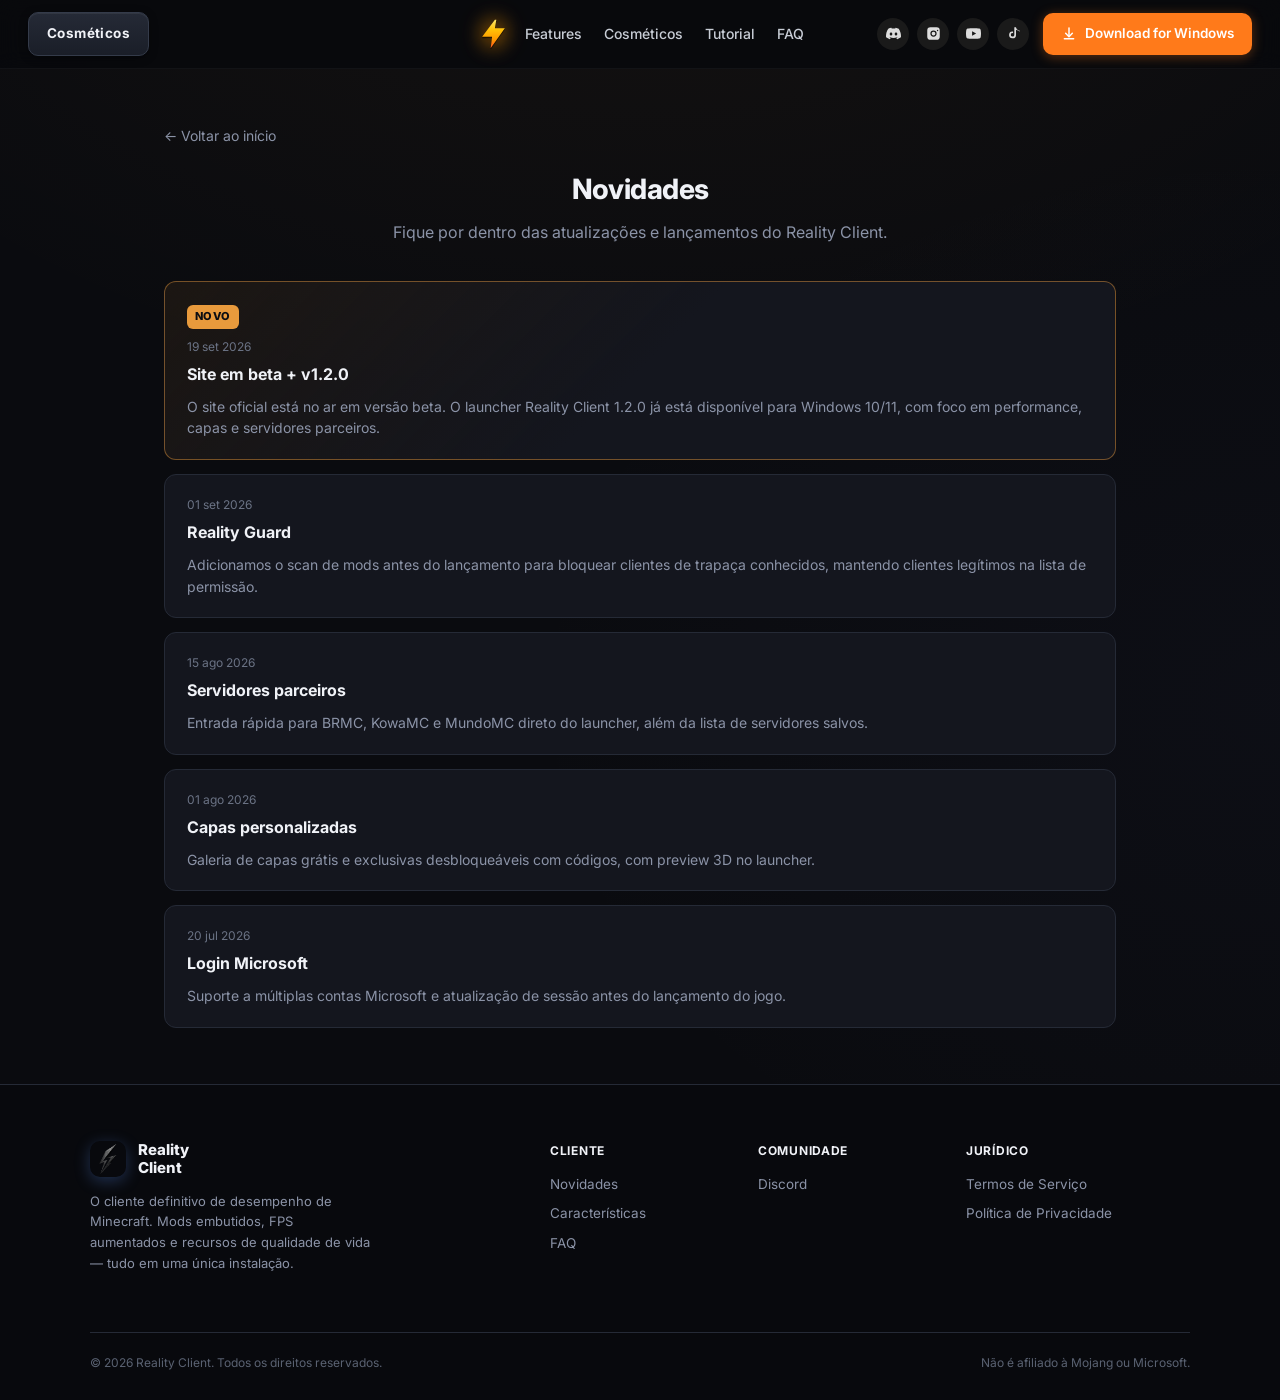
==== commit cc934a00: "Add files via upload" ====
--- a/novidades.html
+++ b/novidades.html
@@ -12,10 +12,8 @@
   <link rel="stylesheet" href="css/style.css" />
 </head>
 <body>
-  <div class="beta-banner">
-    🚧 Este site está em <strong>BETA</strong> — ainda tem muito a melhorar. Obrigado pela compreensão!
-  </div>
   <header class="top">
+    <a class="btn-cosmeticos" href="cosmeticos.html">Cosméticos</a>
     <div class="top-center">
     <a class="logo" href="index.html">
       <svg viewBox="0 0 24 24" aria-hidden="true">
@@ -29,12 +27,11 @@
         </defs>
         <path fill="url(#boltGrad)" d="M13 2L4 14h7l-1 8 10-14h-7l1-6z"/>
       </svg>
-      <span>Reality Client</span>
+      
     </a>
     <nav>
       <a href="index.html#features">Features</a>
-      <a href="index.html#performance">Performance</a>
-      <a href="index.html#features">Media</a>
+      <a href="cosmeticos.html">Cosméticos</a>
       <a href="index.html#tutorial">Tutorial</a>
       <a href="index.html#faq">FAQ</a>
     </nav>
@@ -117,8 +114,8 @@
         </div>
         <div class="footer-col">
           <h4>Jurídico</h4>
-          <a href="#">Termos de Serviço</a>
-          <a href="#">Política de Privacidade</a>
+          <a href="termos.html">Termos de Serviço</a>
+          <a href="termos.html">Política de Privacidade</a>
         </div>
       </div>
     </div>
--- a/css/style.css
+++ b/css/style.css
@@ -1,19 +1,23 @@
 :root {
-  --bg: #0b0d12;
-  --panel: #12151c;
-  --border: #1e2430;
-  --text: #e8eaef;
-  --muted: #9aa3b5;
-  --accent: #5b8def;
-  --accent-dim: rgba(91, 141, 239, 0.15);
+  --bg: #0a0b0f;
+  --panel: #14161e;
+  --border: #252a36;
+  --text: #f0f2f7;
+  --muted: #8b93a7;
+  --accent: #f0a030;
+  --accent-dim: rgba(240, 160, 48, 0.14);
   --radius: 12px;
   --font: Inter, system-ui, sans-serif;
+  --glow: rgba(240, 160, 48, 0.25);
 }
 * { box-sizing: border-box; margin: 0; padding: 0; }
 html { scroll-behavior: smooth; }
 body {
   font-family: var(--font);
   background: var(--bg);
+  background-image:
+    radial-gradient(ellipse 80% 50% at 50% -20%, rgba(240, 160, 48, 0.06), transparent),
+    radial-gradient(ellipse 60% 40% at 100% 50%, rgba(91, 100, 180, 0.04), transparent);
   color: var(--text);
   line-height: 1.6;
   -webkit-font-smoothing: antialiased;
@@ -27,28 +31,43 @@
   border-radius: 4px;
 }
 
-.beta-banner {
-  background: linear-gradient(90deg, #e89a3c, #d4892e);
-  color: #0b0d12;
-  text-align: center;
-  padding: 10px 16px;
-  font-size: 13.5px;
-  font-weight: 500;
-  line-height: 1.4;
-}
-.beta-banner strong {
-  font-weight: 800;
-  letter-spacing: 0.03em;
-}
 
 .top {
   position: sticky; top: 0; z-index: 20;
   display: flex; align-items: center; justify-content: flex-end;
   gap: 12px;
   padding: 12px 28px;
-  background: #000000;
-  border-bottom: 1px solid #111;
+  background: rgba(8, 9, 12, 0.92);
+  border-bottom: 1px solid rgba(255,255,255,0.04);
+  backdrop-filter: blur(16px);
+  -webkit-backdrop-filter: blur(16px);
   backdrop-filter: blur(10px);
+}
+.btn-cosmeticos {
+  display: inline-flex;
+  align-items: center;
+  justify-content: center;
+  margin-right: auto;
+  flex-shrink: 0;
+  background: linear-gradient(180deg, #252a36 0%, #1a1e28 100%);
+  color: #f0f2f7 !important;
+  font-weight: 700;
+  font-size: 13.5px;
+  padding: 10px 18px;
+  border-radius: 10px;
+  text-decoration: none !important;
+  border: 1px solid #343b4a;
+  letter-spacing: 0.03em;
+  transition: background .25s, transform .2s, border-color .25s, color .2s, box-shadow .25s;
+  box-shadow: 0 2px 8px rgba(0,0,0,0.35), inset 0 1px 0 rgba(255,255,255,0.06);
+}
+.btn-cosmeticos:hover {
+  background: linear-gradient(180deg, #2e3545 0%, #222836 100%);
+  color: #fff !important;
+  border-color: rgba(240, 160, 48, 0.45);
+  transform: translateY(-1px);
+  box-shadow: 0 4px 16px rgba(0,0,0,0.4), 0 0 20px rgba(240, 160, 48, 0.15), inset 0 1px 0 rgba(255,255,255,0.08);
+  text-decoration: none !important;
 }
 .top-center {
   position: absolute;
@@ -81,10 +100,10 @@
   -webkit-text-fill-color: transparent;
 }
 .logo svg {
-  width: 26px;
-  height: 26px;
+  width: 34px;
+  height: 34px;
   flex-shrink: 0;
-  filter: drop-shadow(0 1px 0 rgba(0,0,0,0.5)) drop-shadow(0 0 8px rgba(255, 152, 0, 0.55));
+  filter: drop-shadow(0 1px 0 rgba(0,0,0,0.5)) drop-shadow(0 0 10px rgba(255, 152, 0, 0.6));
 }
 .logo img { border-radius: 6px; }
 .logo:hover {
@@ -106,6 +125,7 @@
 }
 .top nav a:hover {
   color: #fff;
+  text-shadow: 0 0 20px rgba(240, 160, 48, 0.35);
 }
 .top-right {
   display: flex;
@@ -132,7 +152,7 @@
   transition: background .2s, color .2s;
 }
 .top-social a:hover {
-  background: #2a2a2a;
+  background: #1e222c;
   color: #fff;
   text-decoration: none;
 }
@@ -146,27 +166,28 @@
   font-weight: 600;
   font-size: 13.5px;
   padding: 10px 18px;
-  border-radius: 8px;
+  border-radius: 10px;
   text-decoration: none !important;
   border: none;
   transition: background .2s, transform .2s, box-shadow .2s;
-  box-shadow: 0 2px 10px rgba(255, 122, 26, 0.35);
+  box-shadow: 0 2px 12px rgba(255, 122, 26, 0.35);
 }
 .btn-download:hover {
   background: #ff8c33;
+  color: #fff !important;
   transform: translateY(-1px);
-  box-shadow: 0 4px 16px rgba(255, 122, 26, 0.45);
+  box-shadow: 0 4px 18px rgba(255, 122, 26, 0.5);
 }
 .btn-download svg { width: 16px; height: 16px; }
 .top .btn-small { display: none; }
 
 .btn {
   display: inline-flex; align-items: center; justify-content: center;
-  padding: 10px 18px; border-radius: 8px;
+  padding: 10px 18px; border-radius: 10px;
   font-weight: 600; font-size: 14px; text-decoration: none !important;
   border: 1px solid transparent; cursor: pointer;
-  transition: background .2s ease, border-color .2s ease, color .2s ease,
-              transform .2s ease, box-shadow .2s ease;
+  transition: background .25s ease, border-color .25s ease, color .2s ease,
+              transform .2s ease, box-shadow .25s ease;
 }
 .btn:hover {
   transform: translateY(-2px);
@@ -175,124 +196,203 @@
   transform: translateY(0);
 }
 .btn-primary {
-  background: var(--accent); color: #fff;
-  box-shadow: 0 2px 8px rgba(91, 141, 239, 0.25);
+  background: linear-gradient(180deg, #252a36 0%, #1a1e28 100%);
+  color: #f0f2f7;
+  border: 1px solid #343b4a;
+  box-shadow: 0 2px 10px rgba(0,0,0,0.35), inset 0 1px 0 rgba(255,255,255,0.06);
 }
 .btn-primary:hover {
-  background: #4a7ad4; color: #fff;
-  box-shadow: 0 6px 20px rgba(91, 141, 239, 0.4);
+  background: linear-gradient(180deg, #2e3545 0%, #222836 100%);
+  color: #fff;
+  border-color: rgba(240, 160, 48, 0.5);
+  box-shadow: 0 6px 22px rgba(0,0,0,0.4), 0 0 24px rgba(240, 160, 48, 0.18), inset 0 1px 0 rgba(255,255,255,0.08);
 }
 .btn-secondary {
-  background: transparent; color: var(--text);
-  border-color: var(--border);
+  background: linear-gradient(180deg, #252a36 0%, #1a1e28 100%);
+  color: #f0f2f7;
+  border-color: #343b4a;
+  box-shadow: 0 2px 10px rgba(0,0,0,0.35), inset 0 1px 0 rgba(255,255,255,0.06);
 }
 .btn-secondary:hover {
-  border-color: #3a4356; color: #fff;
-  background: rgba(255, 255, 255, 0.04);
-  box-shadow: 0 4px 16px rgba(0, 0, 0, 0.25);
+  background: linear-gradient(180deg, #2e3545 0%, #222836 100%);
+  color: #fff;
+  border-color: rgba(240, 160, 48, 0.5);
+  box-shadow: 0 6px 22px rgba(0,0,0,0.4), 0 0 24px rgba(240, 160, 48, 0.18), inset 0 1px 0 rgba(255,255,255,0.08);
 }
 .btn-small {
-  background: var(--accent-dim); color: var(--accent);
-  border-color: rgba(91,141,239,0.35); padding: 8px 14px; font-size: 13px;
+  background: linear-gradient(180deg, #252a36 0%, #1a1e28 100%);
+  color: #f0f2f7;
+  border-color: #343b4a;
+  padding: 8px 14px;
+  font-size: 13px;
+  box-shadow: 0 2px 8px rgba(0,0,0,0.3), inset 0 1px 0 rgba(255,255,255,0.05);
 }
 .btn-small:hover {
-  background: rgba(91, 141, 239, 0.28);
-  border-color: rgba(91, 141, 239, 0.6);
-  box-shadow: 0 4px 14px rgba(91, 141, 239, 0.3);
+  background: linear-gradient(180deg, #2e3545 0%, #222836 100%);
+  color: #fff;
+  border-color: rgba(240, 160, 48, 0.45);
+  box-shadow: 0 4px 14px rgba(0,0,0,0.35), 0 0 16px rgba(240, 160, 48, 0.15);
 }
 .btn-lg { padding: 14px 28px; font-size: 16px; }
 
 .hero {
   text-align: center;
-  padding: 120px 24px 100px;
+  padding: 140px 24px 160px;
   position: relative;
   overflow: hidden;
   background:
-    linear-gradient(180deg, rgba(8, 10, 16, 0.72) 0%, rgba(8, 10, 16, 0.55) 40%, rgba(8, 10, 16, 0.85) 100%),
-    url('../assets/hero-bg.png') center center / cover no-repeat;
-  min-height: 520px;
+    linear-gradient(180deg, rgba(6, 8, 14, 0.55) 0%, rgba(6, 8, 14, 0.35) 35%, rgba(6, 8, 14, 0.75) 70%, #0a0b0f 100%),
+    url('../assets/hero-bg.png') center 30% / cover no-repeat;
+  min-height: 85vh;
   display: flex;
   align-items: center;
   justify-content: center;
+}
+.hero::after {
+  content: "";
+  position: absolute;
+  left: 0; right: 0; bottom: 0;
+  height: 180px;
+  background: linear-gradient(180deg, transparent, #0a0b0f);
+  pointer-events: none;
 }
 .hero-inner {
   position: relative;
   z-index: 1;
-  max-width: 720px;
+  max-width: 780px;
   margin: 0 auto;
 }
 .hero-icon {
   display: block;
   margin: 0 auto 28px;
-  width: 120px;
-  height: 120px;
-  border-radius: 24px;
+  width: 100px;
+  height: 100px;
+  border-radius: 22px;
   box-shadow:
-    0 0 0 1px rgba(91, 141, 239, 0.2),
-    0 16px 48px rgba(91, 141, 239, 0.35),
-    0 0 80px rgba(91, 141, 239, 0.15);
+    0 0 0 1px rgba(255, 122, 26, 0.25),
+    0 12px 40px rgba(0, 0, 0, 0.45),
+    0 0 60px rgba(255, 122, 26, 0.2);
   animation: hero-float 3s ease-in-out infinite;
 }
-.hero h1 {
-  font-size: clamp(2.4rem, 6vw, 3.4rem);
+.hero h1,
+.hero-title {
+  font-size: clamp(2.8rem, 7vw, 4.2rem);
   font-weight: 800;
-  letter-spacing: -0.03em;
-  margin-bottom: 14px;
+  letter-spacing: -0.04em;
+  margin-bottom: 18px;
   text-transform: none;
-  text-shadow: 0 2px 24px rgba(0, 0, 0, 0.6);
+  line-height: 1.08;
+  color: #fff;
+  text-shadow: 0 4px 40px rgba(0, 0, 0, 0.5);
   animation: hero-float 3s ease-in-out infinite;
   animation-delay: 0.15s;
 }
+.hero-title .accent-word {
+  color: #ff7a1a;
+}
 .tagline {
-  font-size: 18px;
-  color: #c8d0e0;
-  margin-bottom: 32px;
-  line-height: 1.5;
-  max-width: 480px;
+  font-size: 17px;
+  color: rgba(200, 208, 220, 0.85);
+  margin-bottom: 36px;
+  line-height: 1.6;
+  max-width: 520px;
   margin-left: auto;
   margin-right: auto;
-  text-shadow: 0 1px 12px rgba(0, 0, 0, 0.5);
+  text-shadow: 0 2px 16px rgba(0, 0, 0, 0.45);
 }
 .hero-btns {
   display: flex;
   flex-wrap: wrap;
   gap: 14px;
   justify-content: center;
-  margin-bottom: 20px;
-}
+  margin-bottom: 22px;
+}
+.btn-hero-primary {
+  display: inline-flex;
+  align-items: center;
+  gap: 10px;
+  background: #ff7a1a;
+  color: #fff !important;
+  font-weight: 700;
+  font-size: 15px;
+  padding: 14px 28px;
+  border-radius: 12px;
+  border: none;
+  text-decoration: none !important;
+  box-shadow: 0 4px 24px rgba(255, 122, 26, 0.4);
+  transition: background .2s, transform .2s, box-shadow .2s;
+}
+.btn-hero-primary:hover {
+  background: #ff8c33;
+  transform: translateY(-2px);
+  box-shadow: 0 8px 32px rgba(255, 122, 26, 0.5);
+  color: #fff !important;
+}
+.btn-hero-outline {
+  display: inline-flex;
+  align-items: center;
+  gap: 10px;
+  background: transparent;
+  color: #fff !important;
+  font-weight: 600;
+  font-size: 15px;
+  padding: 14px 26px;
+  border-radius: 12px;
+  border: 1.5px solid rgba(255, 255, 255, 0.28);
+  text-decoration: none !important;
+  transition: background .2s, border-color .2s, transform .2s;
+}
+.btn-hero-outline:hover {
+  background: rgba(255, 255, 255, 0.08);
+  border-color: rgba(255, 255, 255, 0.5);
+  transform: translateY(-2px);
+  color: #fff !important;
+}
+.hero-meta a {
+  color: rgba(200, 208, 220, 0.9);
+  text-decoration: underline;
+  text-underline-offset: 3px;
+}
+.hero-meta a:hover { color: #fff; }
 .btn-store {
-  background: #e89a3c;
-  color: #fff;
-  border-color: transparent;
+  background: linear-gradient(180deg, #252a36 0%, #1a1e28 100%);
+  color: #f0f2f7;
+  border-color: #343b4a;
   padding: 12px 28px;
   font-size: 15px;
-  border-radius: 10px;
-  box-shadow: 0 4px 16px rgba(232, 154, 60, 0.35);
+  font-weight: 600;
+  border-radius: 12px;
+  box-shadow: 0 2px 10px rgba(0,0,0,0.35), inset 0 1px 0 rgba(255,255,255,0.06);
+  transition: background .25s, transform .2s, border-color .25s, box-shadow .25s, color .2s;
 }
 .btn-store:hover {
-  background: #d4892e;
+  background: linear-gradient(180deg, #2e3545 0%, #222836 100%);
   color: #fff;
-  box-shadow: 0 6px 22px rgba(232, 154, 60, 0.45);
+  border-color: rgba(240, 160, 48, 0.5);
+  box-shadow: 0 6px 22px rgba(0,0,0,0.4), 0 0 24px rgba(240, 160, 48, 0.18), inset 0 1px 0 rgba(255,255,255,0.08);
   transform: translateY(-2px);
 }
 .btn-discord {
-  background: #5865f2;
-  color: #fff;
-  border-color: transparent;
+  background: linear-gradient(180deg, #252a36 0%, #1a1e28 100%);
+  color: #f0f2f7;
+  border-color: #343b4a;
   padding: 12px 28px;
   font-size: 15px;
-  border-radius: 10px;
-  box-shadow: 0 4px 16px rgba(88, 101, 242, 0.35);
+  font-weight: 600;
+  border-radius: 12px;
+  box-shadow: 0 2px 10px rgba(0,0,0,0.35), inset 0 1px 0 rgba(255,255,255,0.06);
+  transition: background .25s, transform .2s, border-color .25s, box-shadow .25s, color .2s;
 }
 .btn-discord:hover {
-  background: #4752c4;
+  background: linear-gradient(180deg, #2e3545 0%, #222836 100%);
   color: #fff;
-  box-shadow: 0 6px 22px rgba(88, 101, 242, 0.45);
+  border-color: rgba(240, 160, 48, 0.5);
+  box-shadow: 0 6px 22px rgba(0,0,0,0.4), 0 0 24px rgba(240, 160, 48, 0.18), inset 0 1px 0 rgba(255,255,255,0.08);
   transform: translateY(-2px);
 }
 .hero-meta {
   font-size: 13px;
-  color: #a0a8b8;
+  color: rgba(160, 168, 184, 0.75);
   text-shadow: 0 1px 8px rgba(0, 0, 0, 0.5);
 }
 
@@ -332,19 +432,21 @@
   gap: 8px;
   padding: 12px 22px;
   border-radius: 999px;
-  background: rgba(91, 141, 239, 0.15);
-  border: 1px solid rgba(91, 141, 239, 0.35);
-  color: var(--accent);
+  background: linear-gradient(180deg, #252a36 0%, #1a1e28 100%);
+  border: 1px solid #343b4a;
+  color: #f0f2f7;
   font-weight: 600;
   font-size: 15px;
   text-decoration: none;
-  transition: background .2s ease, border-color .2s ease, color .2s ease, transform .15s ease;
+  box-shadow: 0 2px 10px rgba(0,0,0,0.35), inset 0 1px 0 rgba(255,255,255,0.06);
+  transition: background .25s, border-color .25s, color .2s, transform .15s, box-shadow .25s;
 }
 .btn-home:hover {
-  background: rgba(91, 141, 239, 0.28);
-  border-color: var(--accent);
+  background: linear-gradient(180deg, #2e3545 0%, #222836 100%);
+  border-color: rgba(240, 160, 48, 0.5);
   color: #fff;
   transform: translateY(-1px);
+  box-shadow: 0 6px 22px rgba(0,0,0,0.4), 0 0 20px rgba(240, 160, 48, 0.15);
 }
 .btn-home:active {
   transform: translateY(0);
@@ -611,7 +713,7 @@
 
 .site-footer {
   border-top: 1px solid var(--border);
-  background: #080a0f;
+  background: #08090d;
   padding: 56px 32px 28px;
 }
 .footer-main {
@@ -747,7 +849,7 @@
 
 @keyframes hero-float {
   0%, 100% { transform: translateY(0); }
-  50% { transform: translateY(-14px); }
+  50% { transform: translateY(-12px); }
 }
 @keyframes skin-float {
   0%, 100% {
@@ -997,3 +1099,532 @@
   .tutorial-layout { grid-template-columns: 1fr; }
 }
 
+
+/* Terms */
+.terms-page { max-width: 760px; }
+.terms-page h1 {
+  font-size: clamp(1.6rem, 4vw, 2.2rem);
+  font-weight: 800;
+  margin: 8px 0 10px;
+}
+.terms-meta { color: var(--muted); font-size: 13.5px; margin-bottom: 12px; }
+.terms-intro { color: var(--text); margin-bottom: 28px; font-size: 15px; }
+.terms-content h2 {
+  font-size: 1.05rem;
+  margin: 22px 0 8px;
+  color: var(--text);
+}
+.terms-content p {
+  color: var(--muted);
+  font-size: 14.5px;
+  line-height: 1.65;
+  margin-bottom: 6px;
+}
+.terms-cta { text-align: center; }
+.terms-cta .btn { margin-top: 8px; }
+
+/* ===== Cosméticos / Loja ===== */
+.nav-active { color: #fff !important; font-weight: 600; }
+
+.shop {
+  max-width: 1280px;
+  margin: 0 auto;
+  padding: 24px 20px 60px;
+}
+.shop-layout {
+  display: grid;
+  grid-template-columns: 180px 1fr;
+  gap: 24px;
+  align-items: start;
+}
+.shop-brand h1 {
+  font-size: 22px;
+  font-weight: 800;
+  letter-spacing: -0.02em;
+  margin-bottom: 4px;
+}
+.shop-brand h1 span {
+  background: linear-gradient(90deg, #5b8def, #9b7bff);
+  -webkit-background-clip: text;
+  background-clip: text;
+  -webkit-text-fill-color: transparent;
+}
+.shop-brand p {
+  font-size: 12px;
+  color: var(--muted);
+  margin-bottom: 20px;
+  line-height: 1.4;
+}
+.shop-cats {
+  display: flex;
+  flex-direction: column;
+  gap: 8px;
+}
+.shop-cat {
+  display: flex;
+  flex-direction: column;
+  align-items: center;
+  gap: 6px;
+  padding: 12px 8px;
+  border-radius: 14px;
+  background: var(--panel);
+  border: 1px solid var(--border);
+  color: var(--muted);
+  font-size: 11px;
+  font-weight: 700;
+  letter-spacing: 0.04em;
+  text-decoration: none !important;
+  transition: border-color .2s, background .2s, color .2s;
+}
+.shop-cat:hover, .shop-cat.active {
+  border-color: #3a4356;
+  background: #161a24;
+  color: #fff;
+}
+.cat-icon {
+  width: 56px;
+  height: 56px;
+  border-radius: 12px;
+  display: flex;
+  align-items: center;
+  justify-content: center;
+  font-size: 26px;
+}
+
+.shop-topbar {
+  display: flex;
+  align-items: center;
+  gap: 12px;
+  margin-bottom: 18px;
+}
+.shop-search {
+  flex: 1;
+  display: flex;
+  align-items: center;
+  gap: 10px;
+  background: var(--panel);
+  border: 1px solid var(--border);
+  border-radius: 10px;
+  padding: 10px 14px;
+  color: var(--muted);
+}
+.shop-search input {
+  flex: 1;
+  background: transparent;
+  border: none;
+  outline: none;
+  color: var(--text);
+  font-size: 14px;
+  font-family: inherit;
+}
+.shop-search input::placeholder { color: var(--muted); }
+.shop-top-actions { display: flex; gap: 8px; }
+.shop-icon-btn {
+  width: 42px; height: 42px;
+  border-radius: 10px;
+  background: var(--panel);
+  border: 1px solid var(--border);
+  font-size: 18px;
+  cursor: pointer;
+  display: flex; align-items: center; justify-content: center;
+  transition: background .2s, border-color .2s;
+}
+.shop-icon-btn:hover { background: #1a1f2a; border-color: #3a4356; }
+
+.shop-pro-banner {
+  background: linear-gradient(135deg, #1a1408 0%, #2a1f0a 50%, #1a1408 100%);
+  border: 1px solid rgba(255, 180, 50, 0.25);
+  border-radius: 16px;
+  padding: 28px 32px;
+  margin-bottom: 20px;
+  position: relative;
+  overflow: hidden;
+}
+.shop-pro-banner::before {
+  content: "";
+  position: absolute;
+  inset: 0;
+  background: radial-gradient(ellipse at 80% 50%, rgba(255,180,50,0.12), transparent 60%);
+  pointer-events: none;
+}
+.pro-badge {
+  font-size: 11px;
+  font-weight: 700;
+  letter-spacing: 0.08em;
+  color: #ffb432;
+  margin-bottom: 8px;
+}
+.shop-pro-banner h2 {
+  font-size: 22px;
+  font-weight: 800;
+  margin-bottom: 6px;
+  letter-spacing: -0.02em;
+}
+.shop-pro-banner p {
+  color: var(--muted);
+  font-size: 14px;
+  margin-bottom: 16px;
+  max-width: 420px;
+}
+.btn-pro {
+  display: inline-flex;
+  align-items: center;
+  gap: 6px;
+  background: linear-gradient(180deg, #252a36 0%, #1a1e28 100%);
+  color: #f0f2f7 !important;
+  font-weight: 700;
+  font-size: 13px;
+  padding: 10px 20px;
+  border-radius: 10px;
+  border: 1px solid #343b4a;
+  text-decoration: none !important;
+  box-shadow: 0 2px 10px rgba(0,0,0,0.35), inset 0 1px 0 rgba(255,255,255,0.06);
+  transition: background .25s, transform .2s, border-color .25s, box-shadow .25s;
+}
+.btn-pro:hover {
+  background: linear-gradient(180deg, #2e3545 0%, #222836 100%);
+  border-color: rgba(240, 160, 48, 0.5);
+  transform: translateY(-1px);
+  box-shadow: 0 6px 22px rgba(0,0,0,0.4), 0 0 20px rgba(240, 160, 48, 0.15);
+}
+
+.shop-partners {
+  background: var(--panel);
+  border: 1px solid var(--border);
+  border-radius: 14px;
+  padding: 18px 20px;
+  margin-bottom: 24px;
+}
+.partners-header span {
+  font-size: 13px;
+  font-weight: 700;
+  letter-spacing: 0.04em;
+}
+.partners-header p {
+  font-size: 12px;
+  color: var(--muted);
+  margin: 4px 0 12px;
+}
+.partners-avatars {
+  display: flex;
+  gap: 6px;
+  margin-bottom: 12px;
+}
+.partners-avatars .av {
+  width: 36px; height: 36px;
+  border-radius: 50%;
+  border: 2px solid var(--bg);
+}
+.btn-partners {
+  display: block;
+  text-align: center;
+  padding: 10px;
+  border-radius: 10px;
+  background: linear-gradient(180deg, #252a36 0%, #1a1e28 100%);
+  border: 1px solid #343b4a;
+  color: #f0f2f7 !important;
+  font-size: 13px;
+  font-weight: 600;
+  text-decoration: none !important;
+  box-shadow: 0 2px 8px rgba(0,0,0,0.3), inset 0 1px 0 rgba(255,255,255,0.05);
+  transition: background .25s, border-color .25s, box-shadow .25s;
+}
+.btn-partners:hover {
+  background: linear-gradient(180deg, #2e3545 0%, #222836 100%);
+  border-color: rgba(240, 160, 48, 0.45);
+  box-shadow: 0 4px 16px rgba(0,0,0,0.35), 0 0 16px rgba(240, 160, 48, 0.12);
+}
+
+.shop-section { margin-bottom: 32px; }
+.section-head {
+  display: flex;
+  align-items: center;
+  justify-content: space-between;
+  margin-bottom: 14px;
+}
+.section-head h3 {
+  font-size: 15px;
+  font-weight: 700;
+  letter-spacing: 0.03em;
+  display: flex;
+  align-items: center;
+  gap: 8px;
+}
+.badge-top, .badge-hoje {
+  font-size: 10px;
+  font-weight: 700;
+  padding: 3px 8px;
+  border-radius: 6px;
+  letter-spacing: 0.04em;
+}
+.badge-top { background: #ff7a1a; color: #fff; }
+.badge-hoje { background: rgba(255, 122, 26, 0.2); color: #ff9a4a; }
+.see-all {
+  font-size: 13px;
+  color: var(--muted);
+  text-decoration: none !important;
+}
+.see-all:hover { color: #fff; }
+
+.featured-row {
+  display: grid;
+  grid-template-columns: 1fr 260px;
+  gap: 14px;
+}
+.featured-card {
+  display: grid;
+  grid-template-columns: 200px 1fr;
+  background: var(--panel);
+  border: 1px solid rgba(255, 180, 50, 0.3);
+  border-radius: 16px;
+  overflow: hidden;
+  box-shadow: 0 0 0 1px rgba(255,180,50,0.08), 0 8px 32px rgba(0,0,0,0.3);
+}
+.featured-img {
+  position: relative;
+  min-height: 180px;
+  display: flex;
+  align-items: flex-end;
+  padding: 12px;
+}
+.featured-img .rank {
+  font-size: 32px;
+  font-weight: 900;
+  color: #fff;
+  text-shadow: 0 2px 8px rgba(0,0,0,0.6);
+}
+.featured-info {
+  padding: 20px 22px;
+  display: flex;
+  flex-direction: column;
+  justify-content: center;
+}
+.tag-hot {
+  font-size: 11px;
+  font-weight: 700;
+  color: #ffb432;
+  letter-spacing: 0.06em;
+  margin-bottom: 6px;
+}
+.featured-info h4 {
+  font-size: 20px;
+  font-weight: 800;
+  margin-bottom: 6px;
+}
+.featured-info p {
+  font-size: 13px;
+  color: var(--muted);
+  margin-bottom: 14px;
+}
+.featured-buy {
+  display: flex;
+  align-items: center;
+  gap: 14px;
+}
+.featured-buy .price {
+  font-size: 18px;
+  font-weight: 700;
+}
+.btn-buy {
+  background: linear-gradient(180deg, #252a36 0%, #1a1e28 100%);
+  color: #f0f2f7;
+  border: 1px solid #343b4a;
+  font-weight: 700;
+  font-size: 13px;
+  padding: 10px 22px;
+  border-radius: 10px;
+  cursor: pointer;
+  box-shadow: 0 2px 8px rgba(0,0,0,0.3), inset 0 1px 0 rgba(255,255,255,0.05);
+  transition: background .25s, transform .2s, border-color .25s, box-shadow .25s;
+}
+.btn-buy:hover {
+  background: linear-gradient(180deg, #2e3545 0%, #222836 100%);
+  border-color: rgba(240, 160, 48, 0.5);
+  transform: translateY(-1px);
+  box-shadow: 0 4px 16px rgba(0,0,0,0.35), 0 0 16px rgba(240, 160, 48, 0.15);
+}
+
+.side-products {
+  display: flex;
+  flex-direction: column;
+  gap: 10px;
+}
+.mini-card {
+  display: flex;
+  align-items: center;
+  gap: 12px;
+  background: var(--panel);
+  border: 1px solid var(--border);
+  border-radius: 12px;
+  padding: 12px;
+}
+.mini-img {
+  width: 52px; height: 52px;
+  border-radius: 10px;
+  display: flex; align-items: center; justify-content: center;
+  font-size: 24px;
+  flex-shrink: 0;
+}
+.mini-info { flex: 1; min-width: 0; }
+.mini-info h5 { font-size: 14px; font-weight: 600; margin-bottom: 2px; }
+.mini-info .price { font-size: 13px; color: var(--muted); }
+.btn-add {
+  background: linear-gradient(180deg, #252a36 0%, #1a1e28 100%);
+  border: 1px solid #343b4a;
+  color: #f0f2f7;
+  font-size: 12px;
+  font-weight: 600;
+  padding: 6px 12px;
+  border-radius: 8px;
+  cursor: pointer;
+  box-shadow: 0 2px 6px rgba(0,0,0,0.25), inset 0 1px 0 rgba(255,255,255,0.04);
+  transition: background .25s, border-color .25s, box-shadow .25s;
+}
+.btn-add:hover {
+  background: linear-gradient(180deg, #2e3545 0%, #222836 100%);
+  border-color: rgba(240, 160, 48, 0.45);
+  box-shadow: 0 4px 12px rgba(0,0,0,0.3), 0 0 12px rgba(240, 160, 48, 0.12);
+}
+
+.product-grid {
+  display: grid;
+  grid-template-columns: repeat(auto-fill, minmax(140px, 1fr));
+  gap: 12px;
+}
+.product-card {
+  background: var(--panel);
+  border: 1px solid var(--border);
+  border-radius: 14px;
+  overflow: hidden;
+  transition: border-color .2s, transform .2s, box-shadow .2s;
+  cursor: pointer;
+}
+.product-card:hover {
+  border-color: #3a4356;
+  transform: translateY(-3px);
+  box-shadow: 0 8px 24px rgba(0,0,0,0.35);
+}
+.product-img {
+  height: 120px;
+  display: flex;
+  align-items: center;
+  justify-content: center;
+  font-size: 40px;
+}
+.product-card h5 {
+  font-size: 13px;
+  font-weight: 600;
+  padding: 10px 12px 2px;
+  white-space: nowrap;
+  overflow: hidden;
+  text-overflow: ellipsis;
+}
+.price-row {
+  padding: 0 12px 12px;
+  font-size: 12px;
+  color: var(--muted);
+  display: flex;
+  align-items: center;
+  gap: 4px;
+  flex-wrap: wrap;
+}
+.price-row span:first-child { color: var(--text); font-weight: 600; }
+.price-row .or { opacity: 0.6; }
+.price-row .coins { color: #5b8def; font-weight: 600; }
+
+.footer {
+  border-top: 1px solid var(--border);
+  padding: 28px 24px;
+  margin-top: 40px;
+}
+.footer-inner {
+  max-width: 1100px;
+  margin: 0 auto;
+  display: flex;
+  flex-wrap: wrap;
+  align-items: center;
+  justify-content: space-between;
+  gap: 12px;
+}
+.footer p { font-size: 13px; color: var(--muted); }
+.footer-links { display: flex; gap: 18px; }
+.footer-links a {
+  font-size: 13px;
+  color: var(--muted);
+  text-decoration: none !important;
+}
+.footer-links a:hover { color: #fff; }
+
+@media (max-width: 900px) {
+  .shop-layout { grid-template-columns: 1fr; }
+  .shop-cats {
+    flex-direction: row;
+    flex-wrap: wrap;
+    justify-content: center;
+  }
+  .shop-cat { width: 90px; }
+  .featured-row { grid-template-columns: 1fr; }
+  .featured-card { grid-template-columns: 1fr; }
+  .featured-img { min-height: 140px; }
+}
+@media (max-width: 600px) {
+  .product-grid { grid-template-columns: repeat(2, 1fr); }
+  .shop-pro-banner { padding: 20px; }
+  .shop-pro-banner h2 { font-size: 18px; }
+}
+
+/* ===== Shop locked overlay ===== */
+.shop-locked {
+  position: relative;
+  min-height: 70vh;
+}
+.shop-lock-overlay {
+  position: absolute;
+  inset: 0;
+  z-index: 50;
+  background: rgba(8, 10, 16, 0.72);
+  backdrop-filter: blur(6px);
+  -webkit-backdrop-filter: blur(6px);
+  display: flex;
+  align-items: center;
+  justify-content: center;
+  border-radius: 16px;
+  pointer-events: all;
+}
+.shop-lock-content {
+  text-align: center;
+  padding: 40px 32px;
+  max-width: 420px;
+}
+.shop-lock-icon {
+  width: 140px;
+  height: 140px;
+  margin: 0 auto 24px;
+  border-radius: 50%;
+  background: linear-gradient(145deg, #1a1f2a, #12151c);
+  border: 2px solid #2a3140;
+  display: flex;
+  align-items: center;
+  justify-content: center;
+  color: #ffb432;
+  box-shadow:
+    0 0 0 8px rgba(255, 180, 50, 0.06),
+    0 12px 40px rgba(0, 0, 0, 0.45),
+    0 0 60px rgba(255, 180, 50, 0.12);
+}
+.shop-lock-icon svg {
+  width: 72px;
+  height: 72px;
+  filter: drop-shadow(0 0 12px rgba(255, 180, 50, 0.35));
+}
+.shop-lock-content h2 {
+  font-size: 26px;
+  font-weight: 800;
+  margin-bottom: 10px;
+  letter-spacing: -0.02em;
+}
+.shop-lock-content p {
+  font-size: 15px;
+  color: var(--muted);
+  line-height: 1.55;
+}
